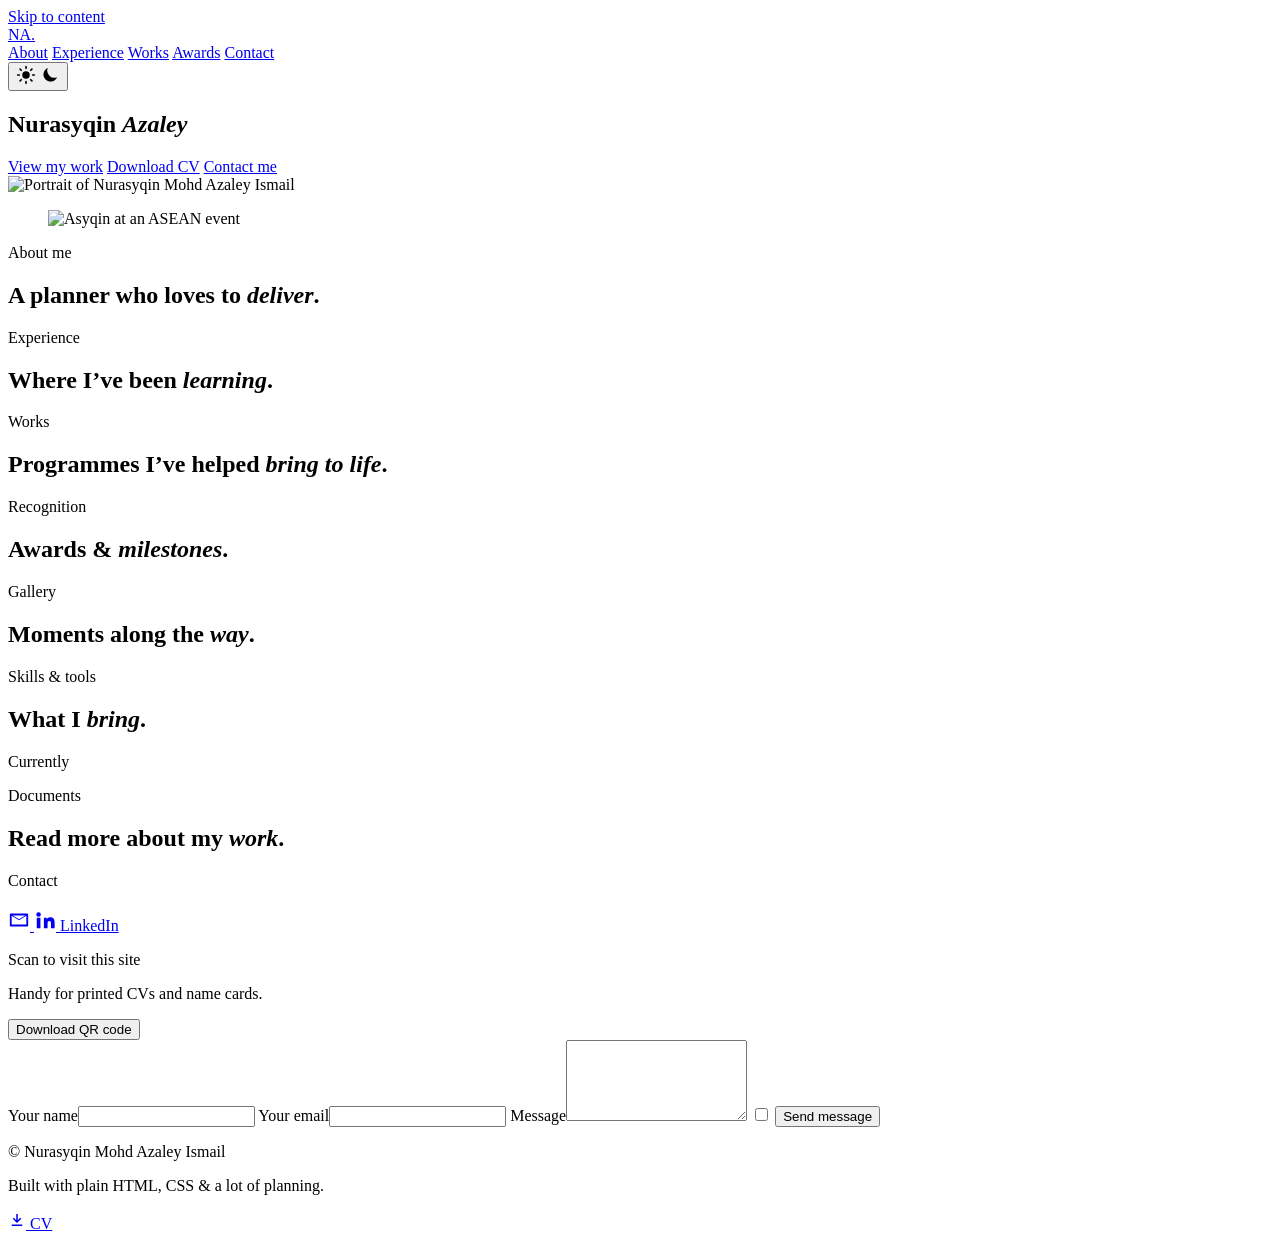
==== index.html @ 04786167 "Add files via upload" ====
<!DOCTYPE html>
<html lang="en">
<head>
  <meta charset="utf-8">
  <meta name="viewport" content="width=device-width, initial-scale=1">
  <title>Nurasyqin Mohd Azaley Ismail | Economics Graduate · Strategy &amp; Planning</title>
  <meta name="description" content="Nurasyqin (Asyqin) Mohd Azaley Ismail: Economics graduate and Graduate Trainee in corporate strategy at UEM Edgenta. Programmes, achievements, experience and contact.">
  <meta name="author" content="Nurasyqin Mohd Azaley Ismail">
  <meta name="theme-color" content="#0B2545">
  <!-- Hidden from search engines. To be findable on Google, delete the next line and edit robots.txt (see HOW-TO-EDIT.md). -->
  <meta name="robots" content="noindex, nofollow">
  <link rel="canonical" href="https://asyqinazaley.github.io/">

  <!-- Link previews (WhatsApp, LinkedIn, X) -->
  <meta property="og:type" content="profile">
  <meta property="og:title" content="Nurasyqin Mohd Azaley Ismail | Strategy · Planning · Programmes">
  <meta property="og:description" content="Economics graduate who turns ideas into plans, and plans into programmes people remember.">
  <meta property="og:url" content="https://asyqinazaley.github.io/">
  <meta property="og:image" content="https://asyqinazaley.github.io/assets/img/og-image.jpg">
  <meta property="og:image:width" content="1200">
  <meta property="og:image:height" content="630">
  <meta name="twitter:card" content="summary_large_image">

  <link rel="icon" href="assets/img/favicon.svg" type="image/svg+xml">
  <link rel="preload" href="assets/fonts/inter-var.woff2" as="font" type="font/woff2" crossorigin>
  <link rel="preload" href="assets/fonts/fraunces-600.woff2" as="font" type="font/woff2" crossorigin>
  <link rel="stylesheet" href="assets/css/style.css">

  <script>
    // Apply saved theme before paint to avoid a flash
    (function () {
      var t = localStorage.getItem("theme");
      if (!t) t = matchMedia("(prefers-color-scheme: dark)").matches ? "dark" : "light";
      document.documentElement.dataset.theme = t;
    })();
  </script>

  <script type="application/ld+json">
  {
    "@context": "https://schema.org",
    "@type": "Person",
    "name": "Nurasyqin Mohd Azaley Ismail",
    "alternateName": "Asyqin Azaley",
    "jobTitle": "Graduate Trainee, Commercial, Strategy & Growth",
    "worksFor": { "@type": "Organization", "name": "UEM Edgenta" },
    "alumniOf": { "@type": "CollegeOrUniversity", "name": "International Islamic University Malaysia" },
    "url": "https://asyqinazaley.github.io/",
    "sameAs": ["https://www.linkedin.com/in/asyqinazaley"]
  }
  </script>
</head>
<body>
  <a class="skip" href="#main">Skip to content</a>

  <header class="nav" id="top">
    <div class="wrap nav-inner">
      <a href="#top" class="logo" aria-label="Home">NA<span>.</span></a>
      <nav class="nav-links" aria-label="Main">
        <a href="#about">About</a>
        <a href="#experience">Experience</a>
        <a href="#works">Works</a>
        <a href="#awards">Awards</a>
        <a href="#contact">Contact</a>
      </nav>
      <button class="icon-btn" id="themeToggle" aria-label="Switch dark/light mode">
        <svg class="i-sun" viewBox="0 0 24 24" width="20" height="20" aria-hidden="true"><circle cx="12" cy="12" r="4.5" fill="currentColor"/><g stroke="currentColor" stroke-width="2" stroke-linecap="round"><path d="M12 2v2M12 20v2M2 12h2M20 12h2M4.9 4.9l1.4 1.4M17.7 17.7l1.4 1.4M4.9 19.1l1.4-1.4M17.7 6.3l1.4-1.4"/></g></svg>
        <svg class="i-moon" viewBox="0 0 24 24" width="20" height="20" aria-hidden="true"><path fill="currentColor" d="M20.5 14.6A8.5 8.5 0 0 1 9.4 3.5a8.5 8.5 0 1 0 11.1 11.1z"/></svg>
      </button>
    </div>
  </header>

  <main id="main">
    <!-- HERO -->
    <section class="hero">
      <div class="wrap hero-grid">
        <div class="hero-text reveal">
          <p class="eyebrow" id="heroGreeting"></p>
          <h1 class="hero-name">Nurasyqin <em>Azaley</em></h1>
          <p class="rotator"><span id="rotIntro"></span> <span class="rot" id="rotWord" aria-live="polite"></span><span class="caret" aria-hidden="true"></span></p>
          <p class="hero-tagline" id="heroTagline"></p>
          <div class="btn-row">
            <a class="btn btn-primary" href="#works">View my work</a>
            <a class="btn btn-ghost" data-cv href="#" download>Download CV</a>
            <a class="btn btn-ghost" href="#contact">Contact me</a>
          </div>
        </div>
        <div class="hero-photo reveal">
          <div class="photo-frame">
            <img id="heroPhoto" alt="Portrait of Nurasyqin Mohd Azaley Ismail" width="686" height="754" fetchpriority="high">
          </div>
          <span class="badge" id="heroBadge"></span>
        </div>
      </div>
      <a class="scroll-cue" href="#about" aria-label="Scroll down"><span></span></a>
    </section>

    <!-- ABOUT -->
    <section id="about" class="section">
      <div class="wrap about-grid">
        <figure class="about-photo reveal"><img id="aboutPhoto" alt="Asyqin at an ASEAN event" loading="lazy"></figure>
        <div class="reveal">
          <p class="kicker">About me</p>
          <h2 class="h2">A planner who loves to <em>deliver</em>.</h2>
          <div id="aboutText" class="prose"></div>
          <dl id="aboutFacts" class="facts"></dl>
        </div>
      </div>
    </section>

    <!-- HIGHLIGHTS -->
    <section class="section highlights" aria-label="Highlights">
      <div class="wrap stats" id="stats"></div>
    </section>

    <!-- EXPERIENCE -->
    <section id="experience" class="section">
      <div class="wrap">
        <p class="kicker reveal">Experience</p>
        <h2 class="h2 reveal">Where I’ve been <em>learning</em>.</h2>
        <ol class="timeline" id="timeline"></ol>
      </div>
    </section>

    <!-- WORKS -->
    <section id="works" class="section alt">
      <div class="wrap">
        <p class="kicker reveal">Works</p>
        <h2 class="h2 reveal">Programmes I’ve helped <em>bring to life</em>.</h2>
        <div class="filters reveal" id="filters" role="tablist" aria-label="Filter projects"></div>
        <div class="cards" id="cards"></div>
      </div>
    </section>

    <!-- AWARDS -->
    <section id="awards" class="section">
      <div class="wrap">
        <p class="kicker reveal">Recognition</p>
        <h2 class="h2 reveal">Awards &amp; <em>milestones</em>.</h2>
        <div class="awards" id="awardList"></div>
      </div>
    </section>

    <!-- GALLERY -->
    <section id="gallery" class="section alt">
      <div class="wrap">
        <p class="kicker reveal">Gallery</p>
        <h2 class="h2 reveal">Moments along the <em>way</em>.</h2>
        <div class="gallery" id="galleryGrid"></div>
      </div>
    </section>

    <!-- SKILLS + CURRENTLY -->
    <section id="skills" class="section">
      <div class="wrap skills-grid">
        <div class="reveal">
          <p class="kicker">Skills &amp; tools</p>
          <h2 class="h2">What I <em>bring</em>.</h2>
          <div id="skillGroups"></div>
        </div>
        <aside class="currently reveal" aria-label="Currently">
          <p class="currently-title"><span class="pulse" aria-hidden="true"></span> Currently</p>
          <ul id="currentlyList"></ul>
        </aside>
      </div>
    </section>

    <!-- TESTIMONIALS (hidden when empty) -->
    <section id="testimonials" class="section alt" hidden>
      <div class="wrap">
        <p class="kicker reveal">Kind words</p>
        <h2 class="h2 reveal">What people <em>say</em>.</h2>
        <div class="quotes" id="quoteList"></div>
      </div>
    </section>

    <!-- DOCUMENTS -->
    <section id="documents" class="section alt">
      <div class="wrap">
        <p class="kicker reveal">Documents</p>
        <h2 class="h2 reveal">Read more about my <em>work</em>.</h2>
        <div class="docs" id="docList"></div>
      </div>
    </section>

    <!-- CONTACT -->
    <section id="contact" class="section contact">
      <div class="wrap contact-grid">
        <div class="reveal">
          <p class="kicker">Contact</p>
          <h2 class="h2" id="contactHeading"></h2>
          <p class="prose" id="contactText"></p>
          <div class="contact-links">
            <a class="contact-link" id="emailLink" href="#">
              <svg viewBox="0 0 24 24" width="22" height="22" aria-hidden="true"><path fill="currentColor" d="M3 5h18a1 1 0 0 1 1 1v12a1 1 0 0 1-1 1H3a1 1 0 0 1-1-1V6a1 1 0 0 1 1-1zm9 7.2L4 7.3V17h16V7.3l-8 4.9zM5.2 7l6.8 4.2L18.8 7H5.2z"/></svg>
              <span id="emailText"></span>
            </a>
            <a class="contact-link" id="linkedinLink" href="#" target="_blank" rel="noopener">
              <svg viewBox="0 0 24 24" width="22" height="22" aria-hidden="true"><path fill="currentColor" d="M4.98 3.5a2.5 2.5 0 1 1 0 5 2.5 2.5 0 0 1 0-5zM3 9.5h4V21H3V9.5zm7 0h3.8v1.6h.1c.5-1 1.8-2 3.8-2 4 0 4.8 2.6 4.8 6V21h-4v-5.1c0-1.2 0-2.8-1.7-2.8s-2 1.3-2 2.7V21h-4V9.5z"/></svg>
              <span>LinkedIn</span>
            </a>
          </div>
          <div class="qr-box">
            <div id="qr" class="qr" aria-label="QR code linking to this website"></div>
            <div>
              <p class="qr-title">Scan to visit this site</p>
              <p class="muted small">Handy for printed CVs and name cards.</p>
              <button class="link-btn" id="qrDownload">Download QR code</button>
            </div>
          </div>
        </div>
        <form class="form reveal" id="contactForm" novalidate>
          <label>Your name<input name="name" required autocomplete="name"></label>
          <label>Your email<input name="email" type="email" required autocomplete="email"></label>
          <label>Message<textarea name="message" rows="5" required></textarea></label>
          <input type="checkbox" name="botcheck" class="hp" tabindex="-1" autocomplete="off">
          <button class="btn btn-primary" type="submit">Send message</button>
          <p class="form-status" id="formStatus" role="status"></p>
        </form>
      </div>
    </section>
  </main>

  <footer class="footer">
    <div class="wrap footer-inner">
      <p>© <span id="year"></span> Nurasyqin Mohd Azaley Ismail</p>
      <p class="muted small">Built with plain HTML, CSS &amp; a lot of planning.</p>
    </div>
  </footer>

  <!-- Always-visible CV button -->
  <a class="cv-fab" data-cv href="#" download aria-label="Download CV">
    <svg viewBox="0 0 24 24" width="18" height="18" aria-hidden="true"><path fill="currentColor" d="M11 4h2v8.2l3.3-3.3 1.4 1.4L12 16l-5.7-5.7 1.4-1.4L11 12.2V4zM5 18h14v2H5z"/></svg>
    <span>CV</span>
  </a>

  <!-- Project detail dialog -->
  <dialog id="projectDialog" class="dialog" aria-labelledby="pdTitle">
    <button class="dialog-close" data-close aria-label="Close">×</button>
    <div id="pdBody"></div>
  </dialog>

  <!-- Lightbox -->
  <div class="lightbox" id="lightbox" hidden>
    <button class="lb-btn lb-close" data-lb="close" aria-label="Close">×</button>
    <button class="lb-btn lb-prev" data-lb="prev" aria-label="Previous">‹</button>
    <figure><img id="lbImg" alt=""><figcaption id="lbCap"></figcaption></figure>
    <button class="lb-btn lb-next" data-lb="next" aria-label="Next">›</button>
  </div>

  <div class="toast" id="toast" role="status" hidden></div>

  <noscript>
    <div class="wrap" style="padding:2rem 0">
      <h1>Nurasyqin Mohd Azaley Ismail</h1>
      <p>Economics graduate and Graduate Trainee in the Commercial, Strategy &amp; Growth team at UEM Edgenta. Please enable JavaScript to view the full site, or contact me on <a href="https://www.linkedin.com/in/asyqinazaley">LinkedIn</a>.</p>
    </div>
  </noscript>

  <script src="assets/js/qrcode.js" defer></script>
  <script src="assets/js/main.js" defer></script>
</body>
</html>
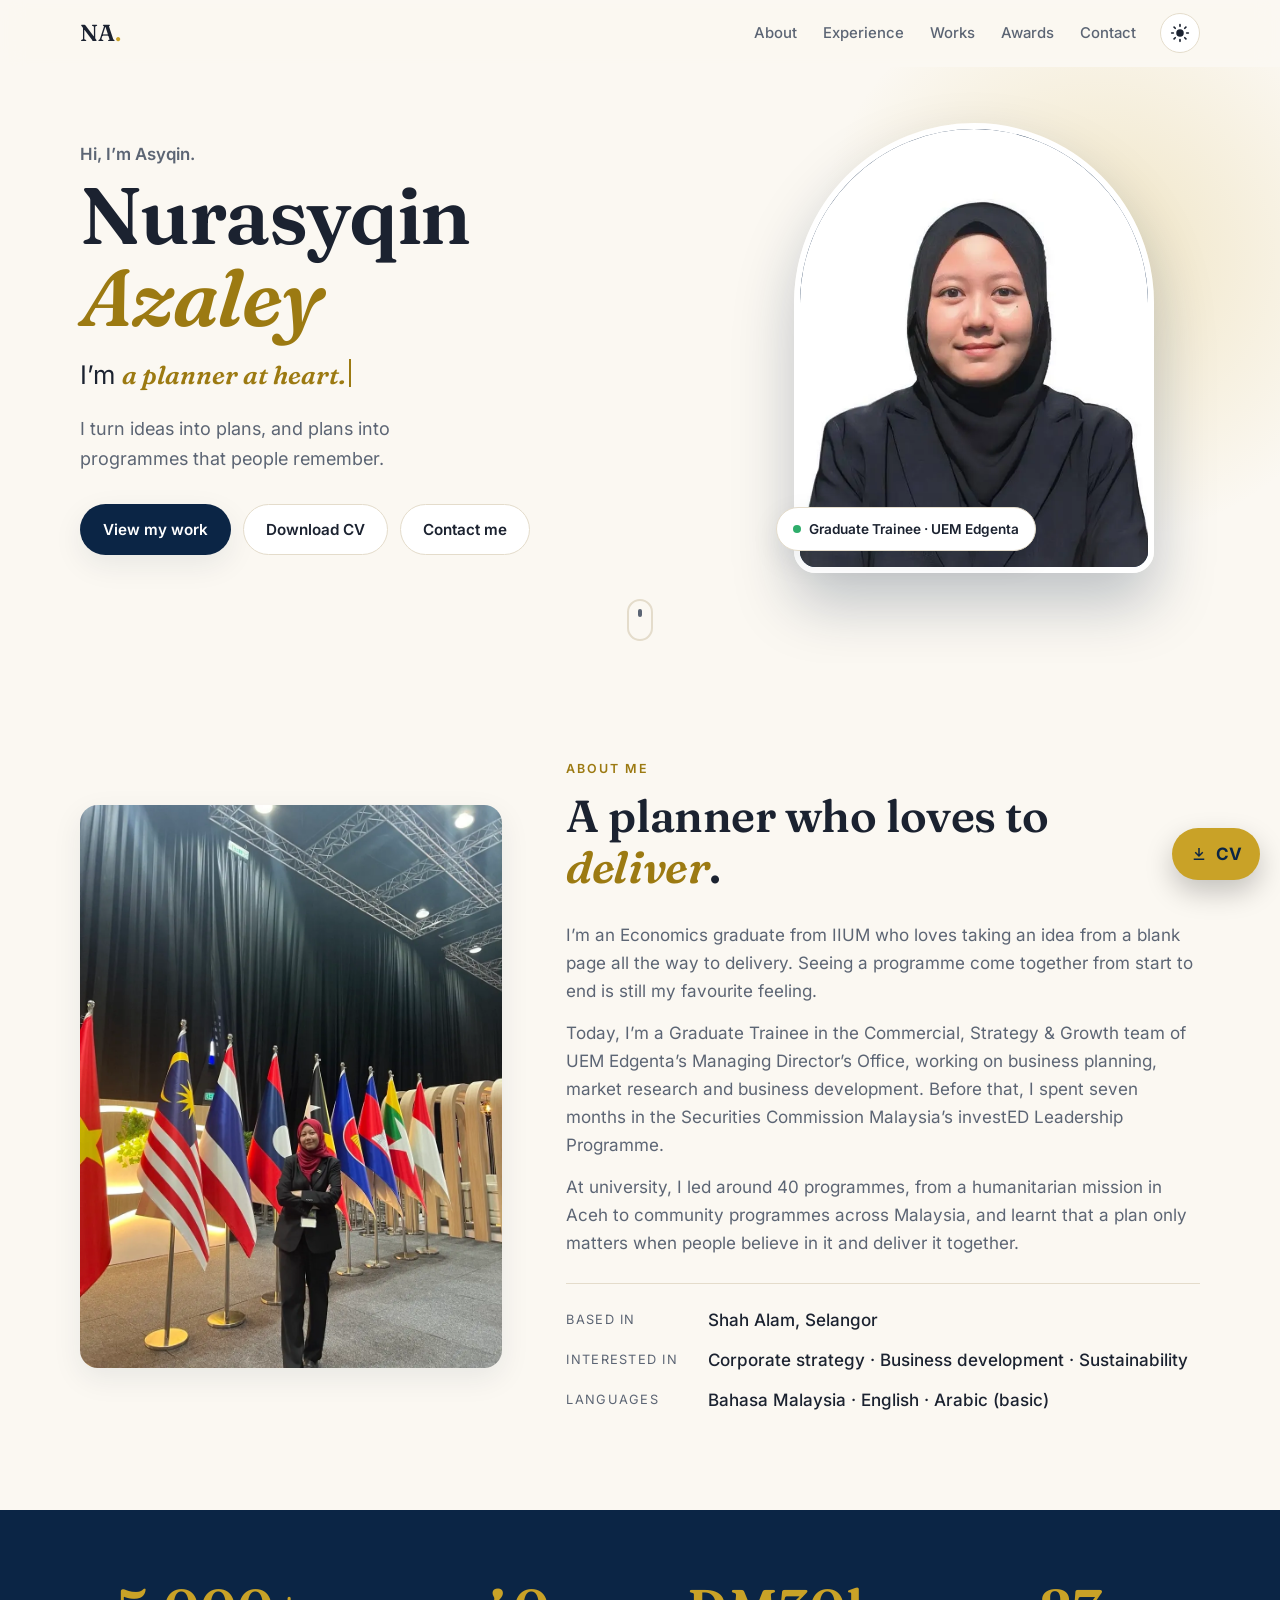
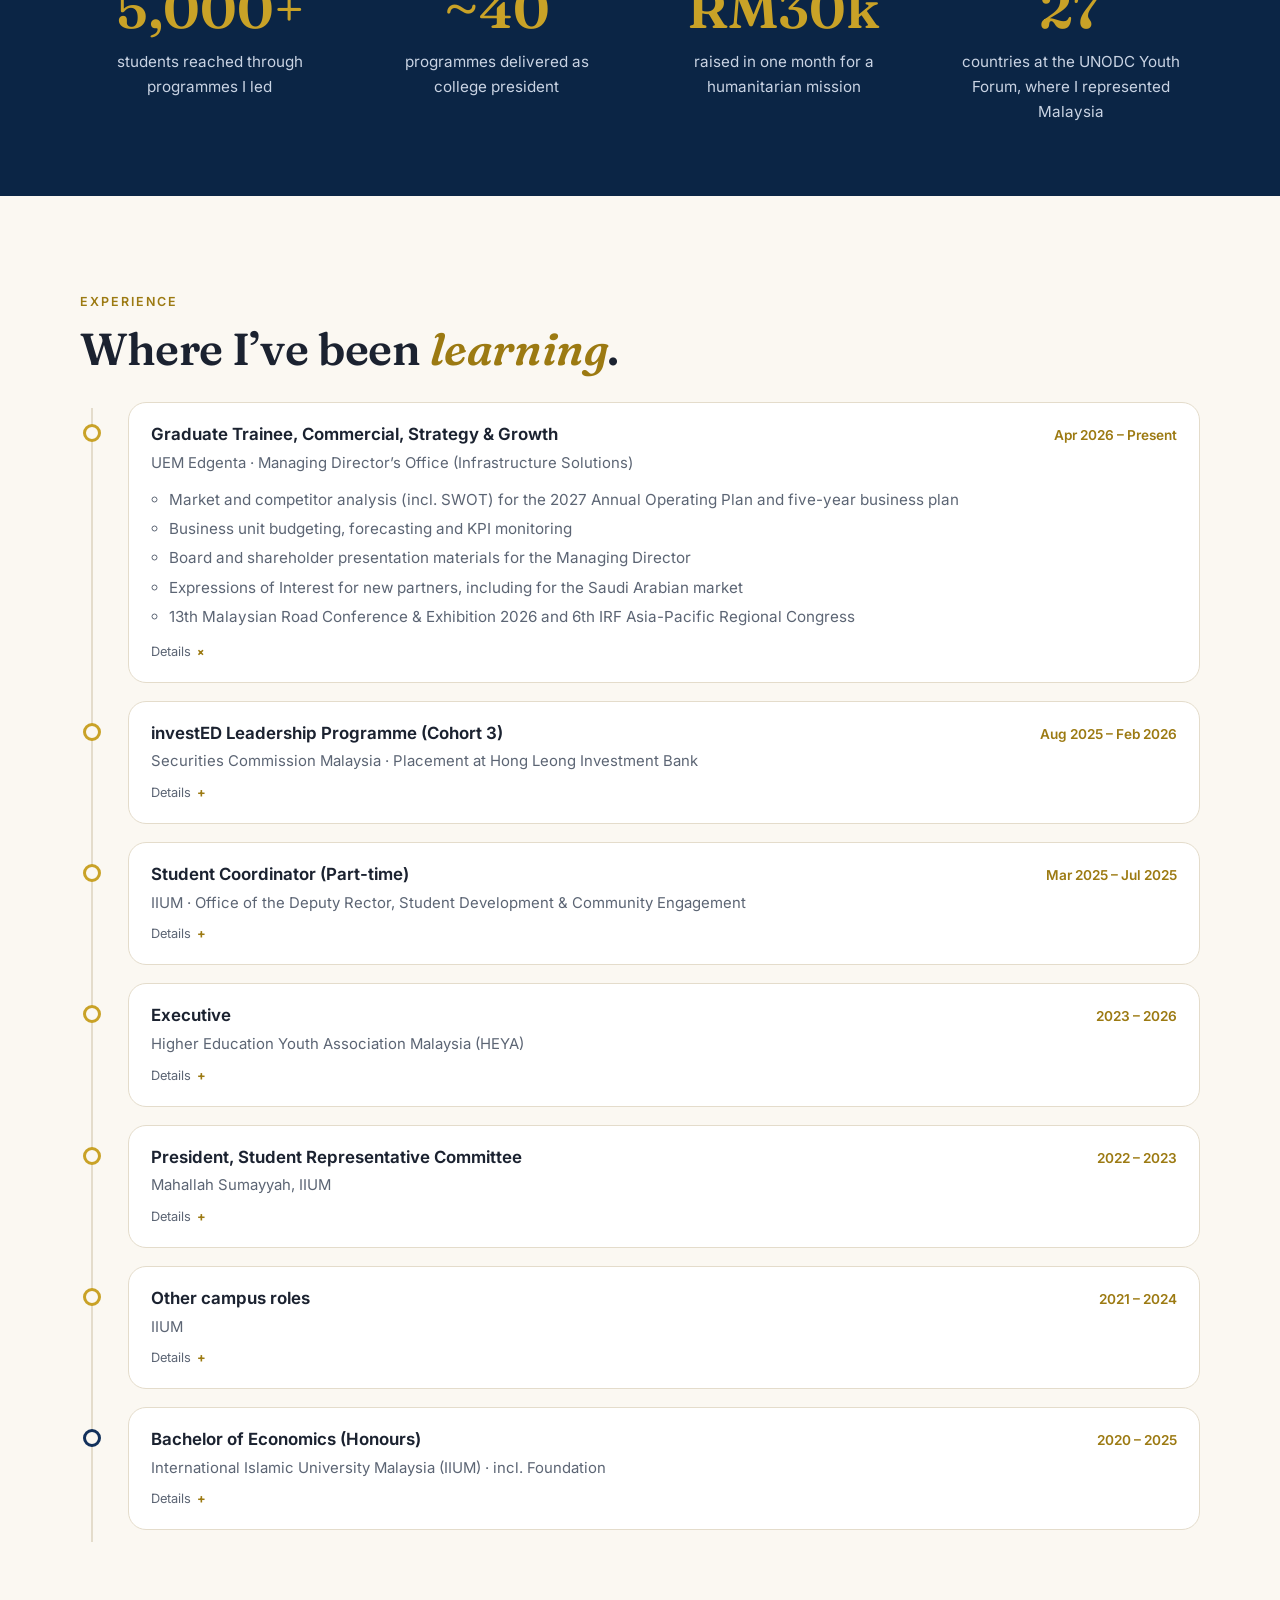
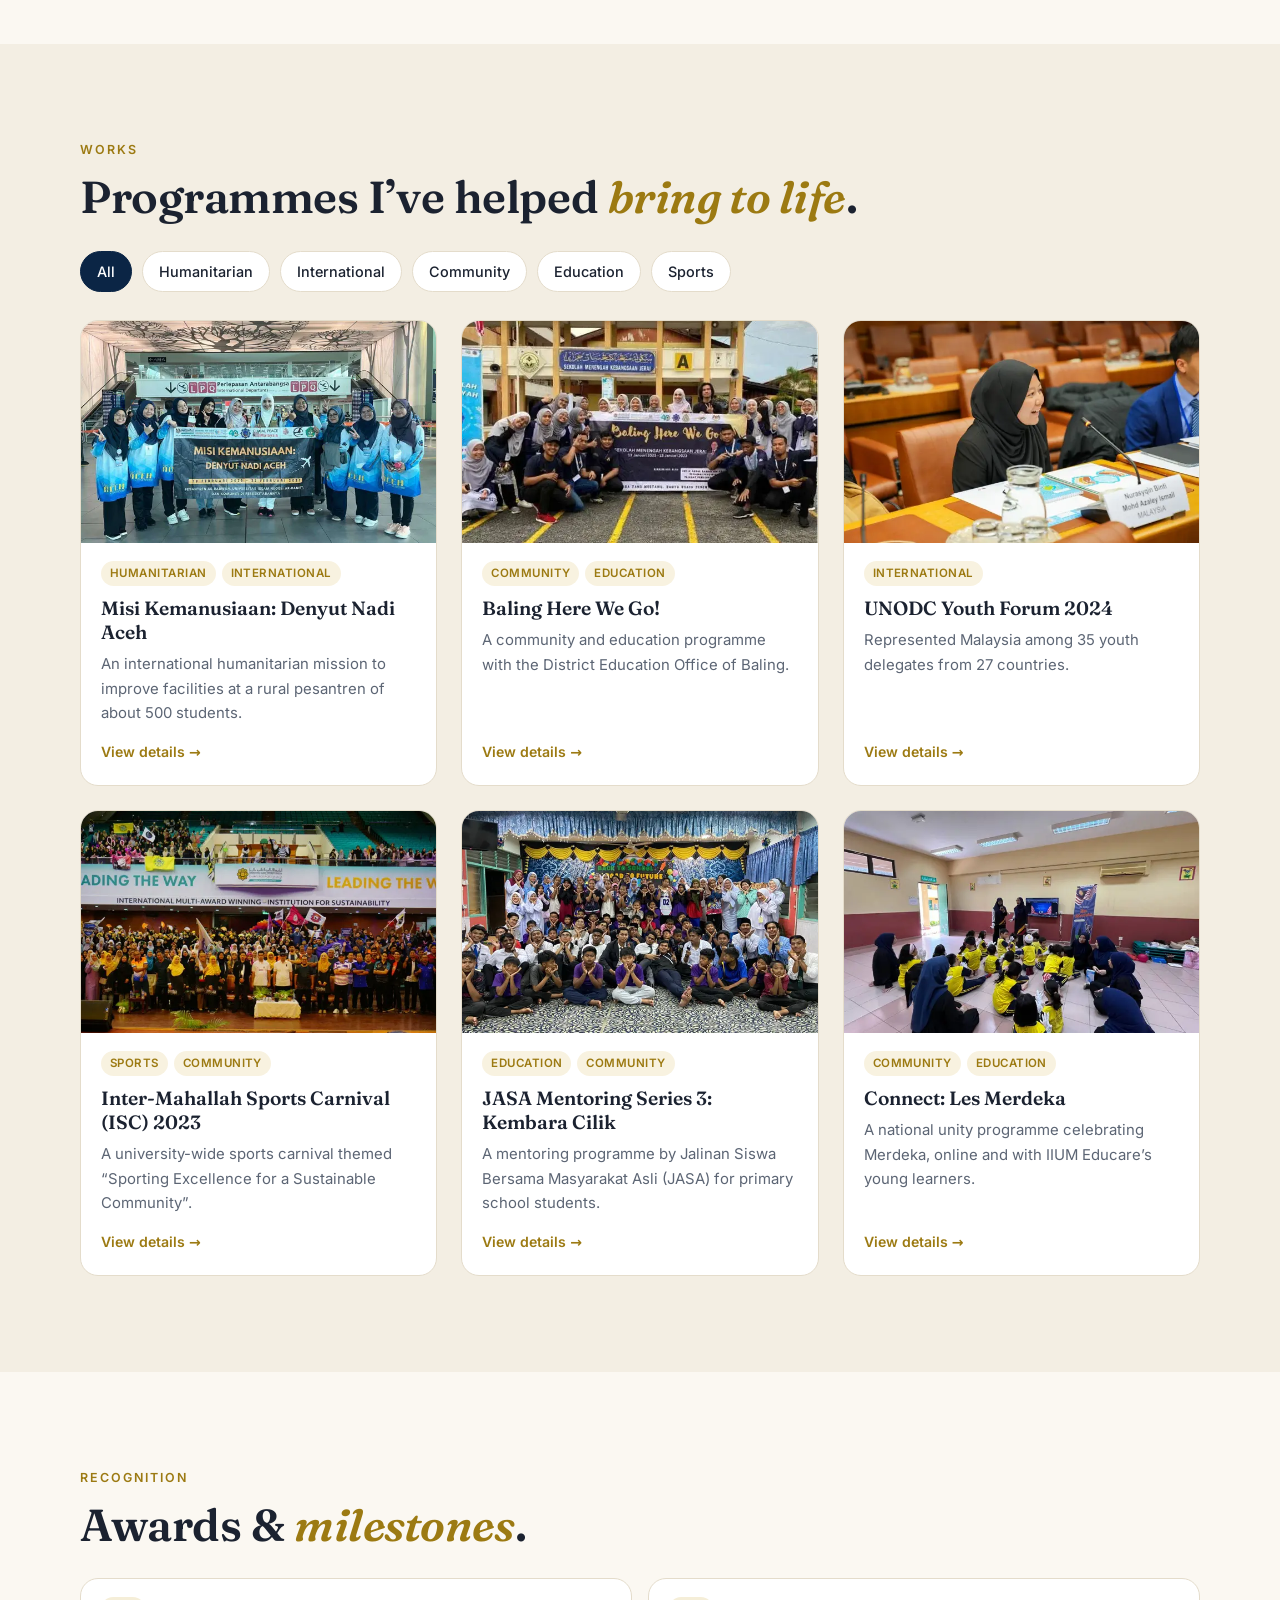
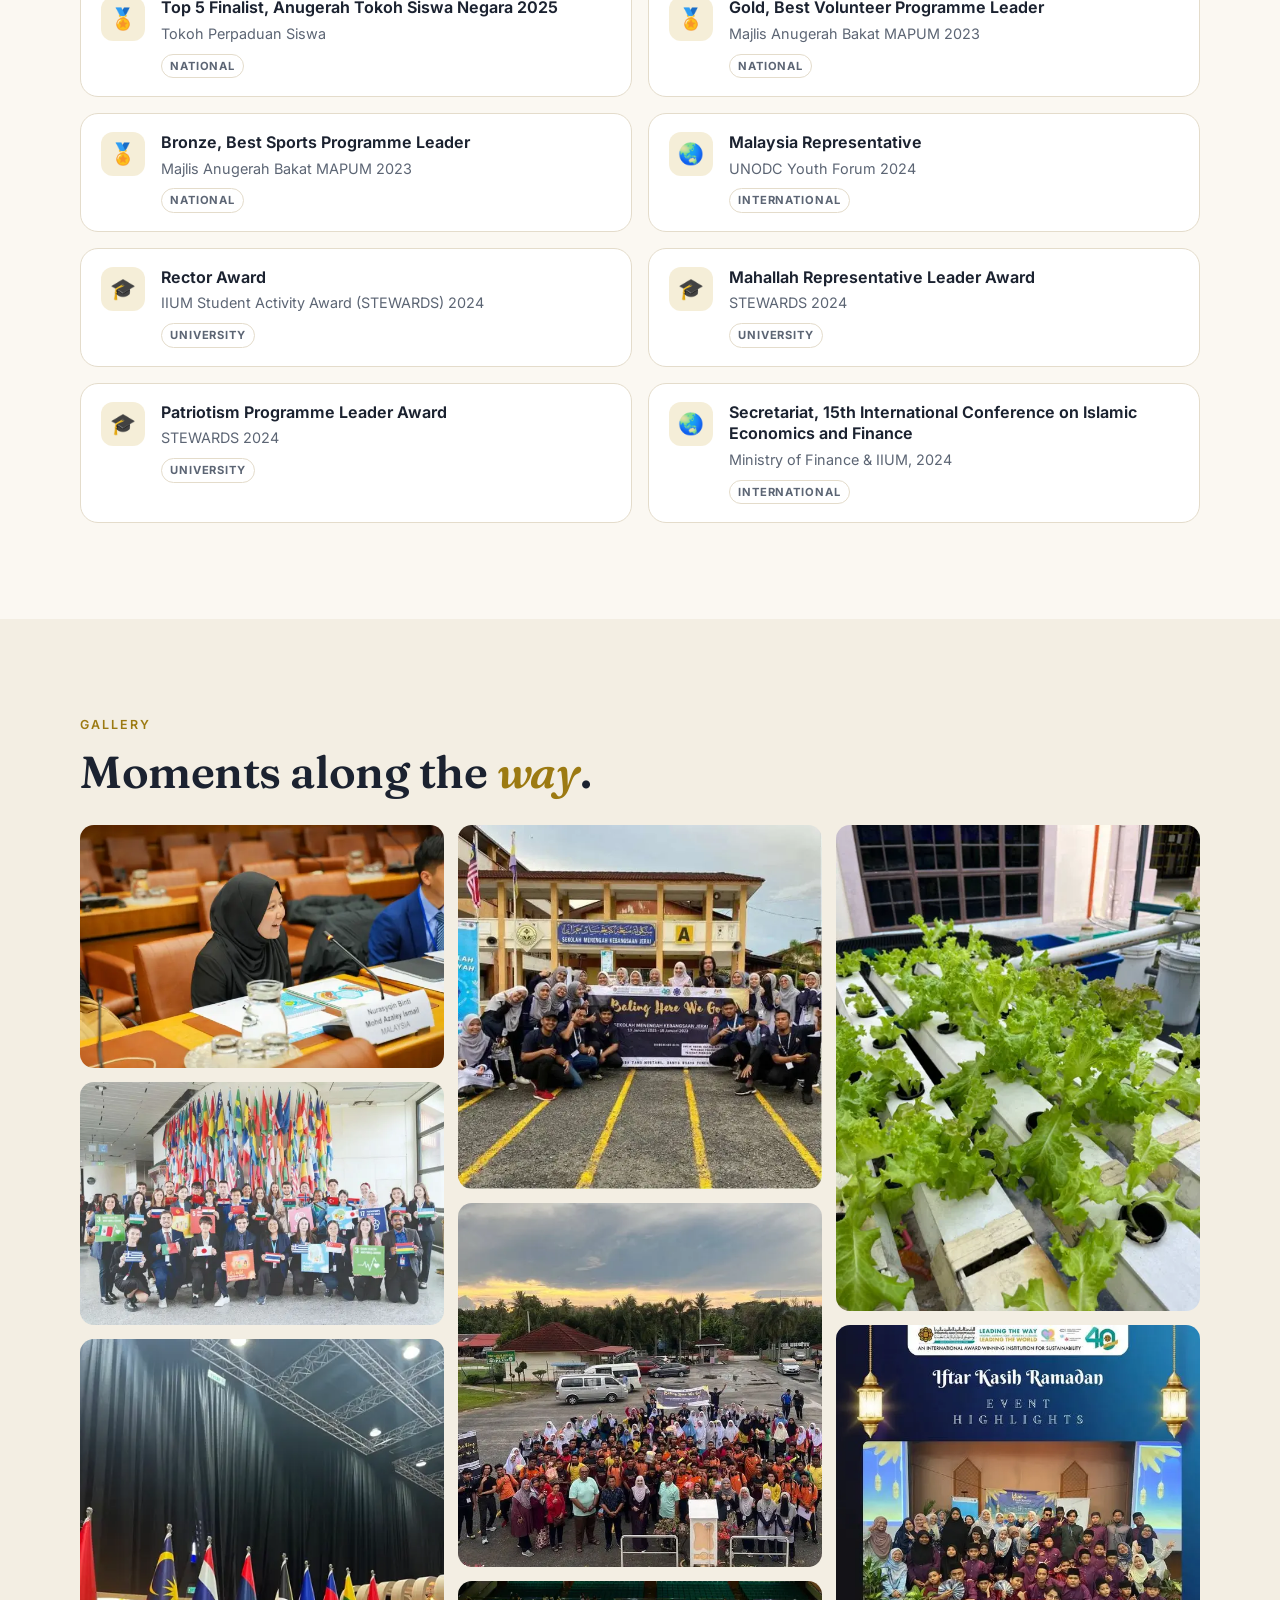
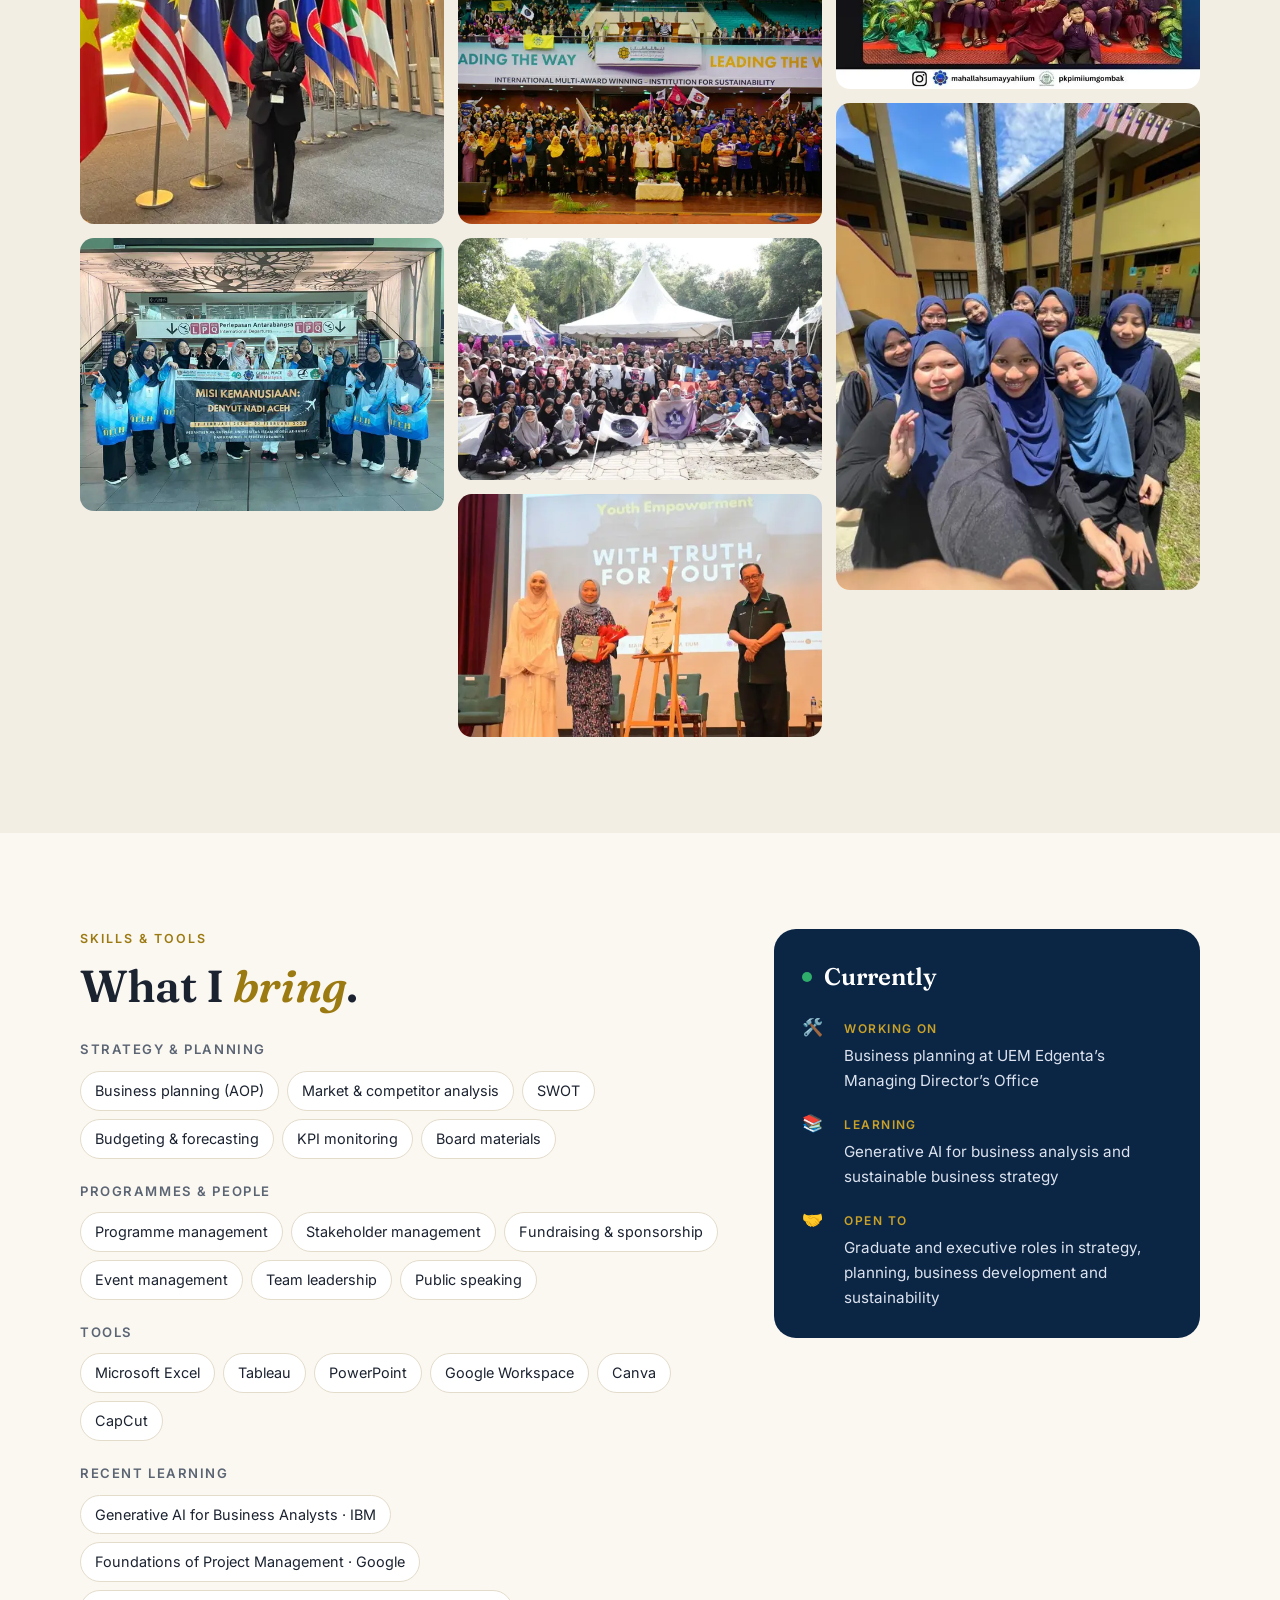
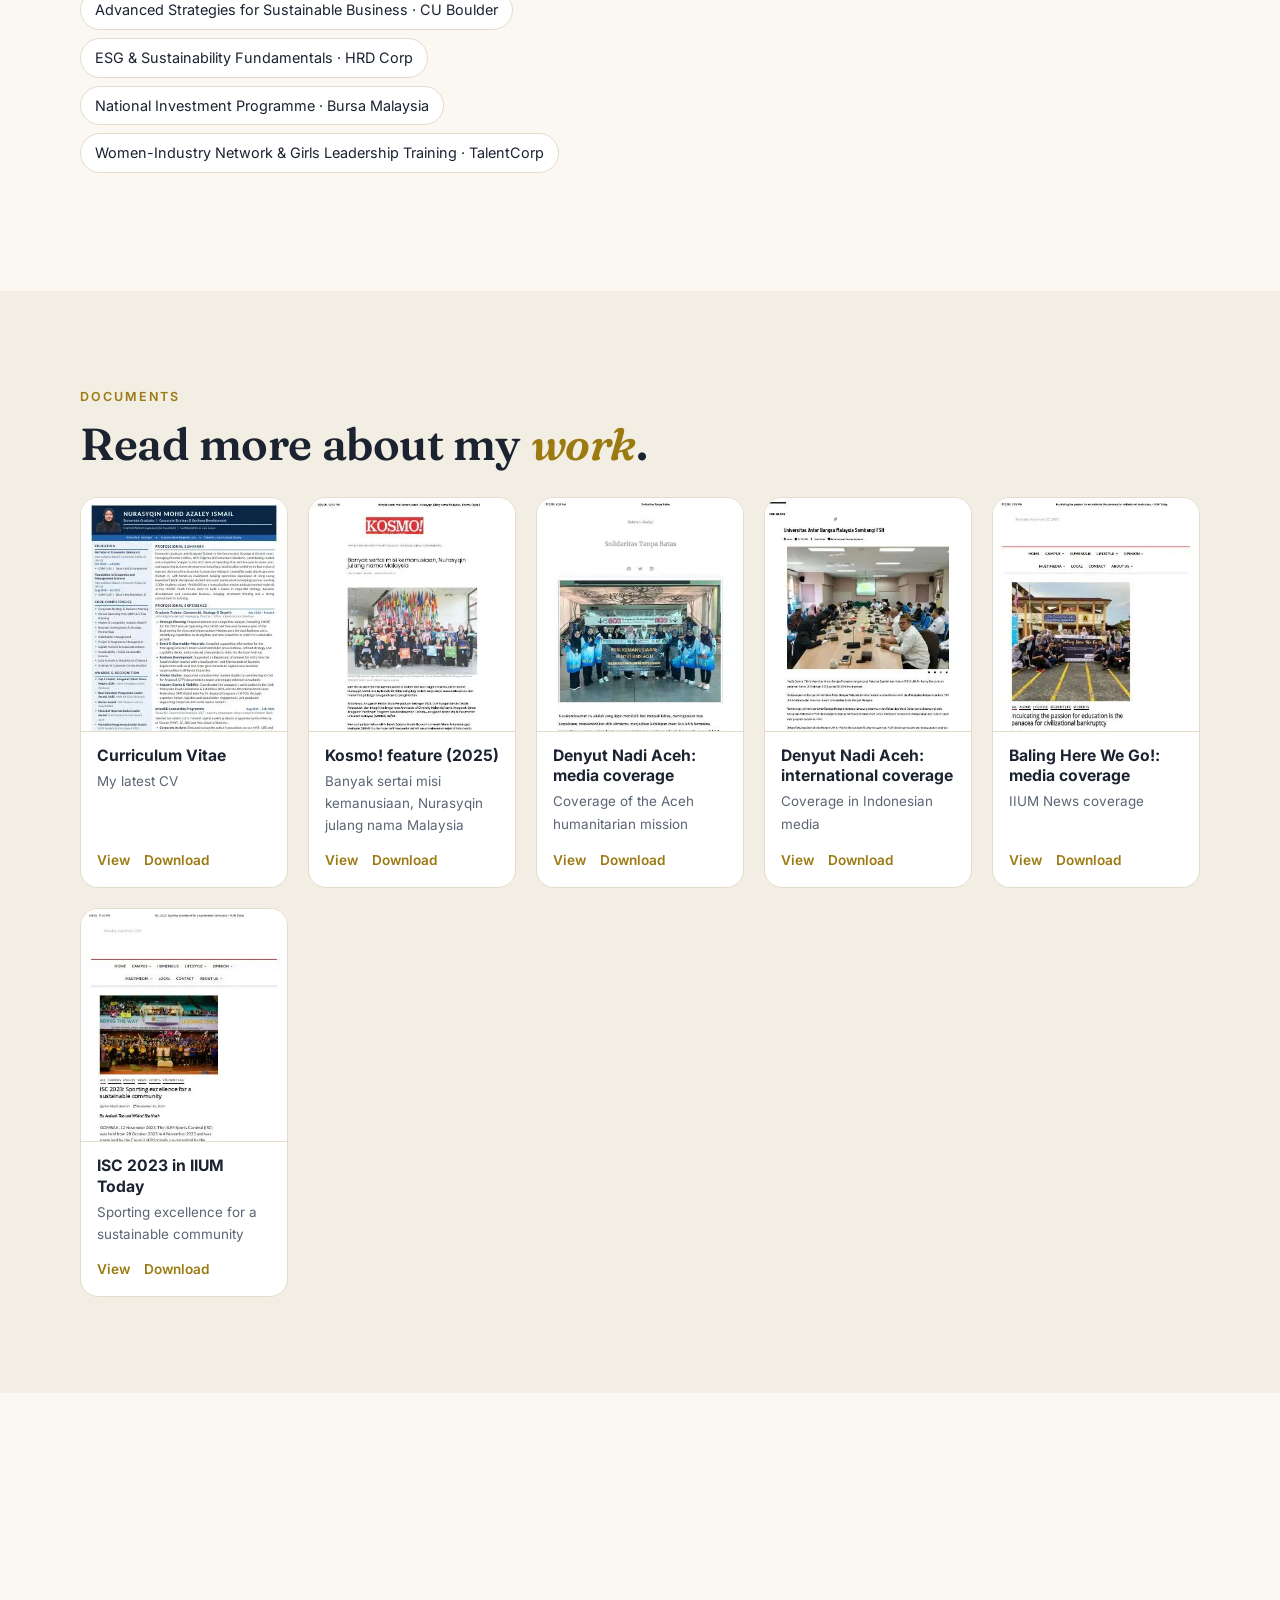
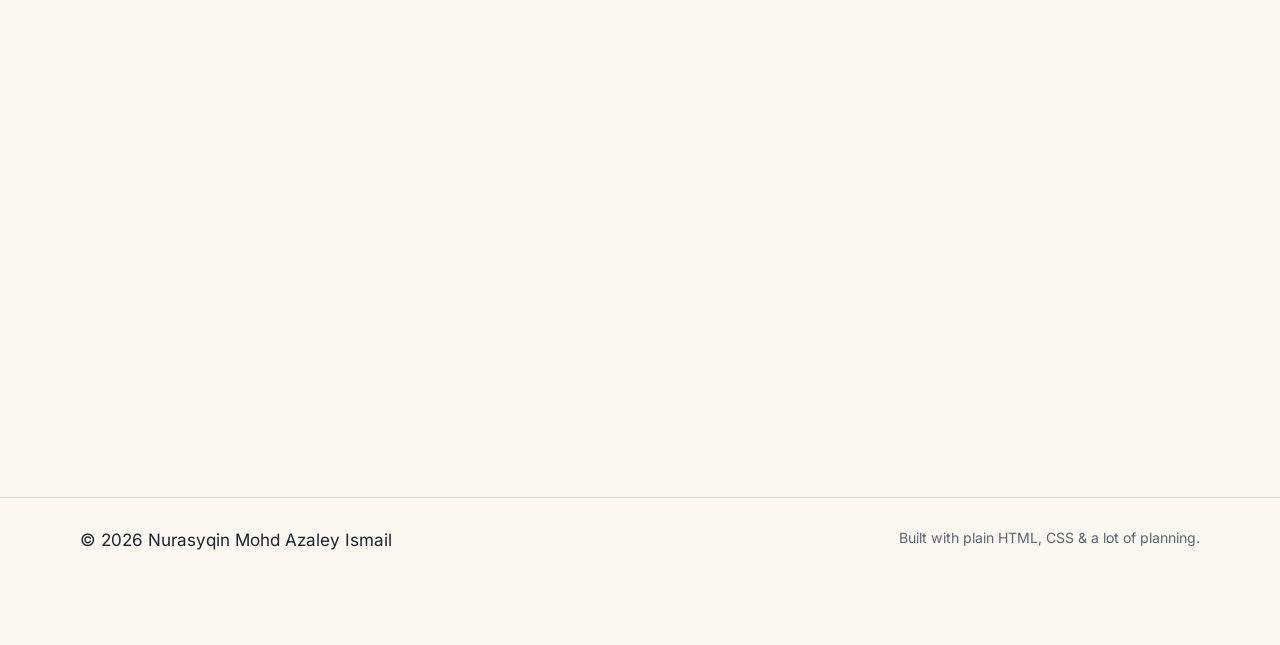
==== commit 0602c36e: "Fix file paths so the design, photos and fonts load Co-Authored-By: Claude Opus 5.5 <noreply@anthrop" ====
--- a/index.html
+++ b/index.html
@@ -16,15 +16,15 @@
   <meta property="og:title" content="Nurasyqin Mohd Azaley Ismail | Strategy · Planning · Programmes">
   <meta property="og:description" content="Economics graduate who turns ideas into plans, and plans into programmes people remember.">
   <meta property="og:url" content="https://asyqinazaley.github.io/">
-  <meta property="og:image" content="https://asyqinazaley.github.io/assets/img/og-image.jpg">
+  <meta property="og:image" content="https://asyqinazaley.github.io/og-image.jpg">
   <meta property="og:image:width" content="1200">
   <meta property="og:image:height" content="630">
   <meta name="twitter:card" content="summary_large_image">
 
-  <link rel="icon" href="assets/img/favicon.svg" type="image/svg+xml">
-  <link rel="preload" href="assets/fonts/inter-var.woff2" as="font" type="font/woff2" crossorigin>
-  <link rel="preload" href="assets/fonts/fraunces-600.woff2" as="font" type="font/woff2" crossorigin>
-  <link rel="stylesheet" href="assets/css/style.css">
+  <link rel="icon" href="favicon.svg" type="image/svg+xml">
+  <link rel="preload" href="inter-var.woff2" as="font" type="font/woff2" crossorigin>
+  <link rel="preload" href="fraunces-600.woff2" as="font" type="font/woff2" crossorigin>
+  <link rel="stylesheet" href="style.css">
 
   <script>
     // Apply saved theme before paint to avoid a flash
@@ -256,7 +256,7 @@
     </div>
   </noscript>
 
-  <script src="assets/js/qrcode.js" defer></script>
-  <script src="assets/js/main.js" defer></script>
+  <script src="qrcode.js" defer></script>
+  <script src="main.js" defer></script>
 </body>
 </html>
--- a/style.css
+++ b/style.css
@@ -0,0 +1,262 @@
+/* ========== Fonts (self-hosted, no tracking) ========== */
+@font-face { font-family: "Inter"; src: url("inter-var.woff2") format("woff2"); font-weight: 100 900; font-display: swap; }
+@font-face { font-family: "Fraunces"; src: url("fraunces-600.woff2") format("woff2"); font-weight: 600; font-display: swap; }
+@font-face { font-family: "Fraunces"; src: url("fraunces-600-italic.woff2") format("woff2"); font-weight: 600; font-style: italic; font-display: swap; }
+
+/* ========== Theme ========== */
+:root {
+  --navy: #0B2545; --navy-2: #13315C; --gold: #C9A227; --gold-soft: #E9D9A6;
+  --bg: #FBF8F2; --bg-alt: #F3EEE3; --card: #FFFFFF; --text: #1B2230; --muted: #5C6574;
+  --line: #E4DCCB; --accent: var(--navy); --accent-text: #FFFFFF; --highlight: #9C7A12;
+  --shadow: 0 10px 30px rgba(11, 37, 69, .08);
+  --radius: 18px; --serif: "Fraunces", Georgia, serif; --sans: "Inter", system-ui, -apple-system, "Segoe UI", sans-serif;
+}
+[data-theme="dark"] {
+  --bg: #0A1628; --bg-alt: #0E1D33; --card: #12243F; --text: #E8ECF3; --muted: #9DA9BC;
+  --line: #22385A; --accent: var(--gold); --accent-text: #0A1628; --highlight: #E2C15A;
+  --shadow: 0 10px 30px rgba(0, 0, 0, .35);
+}
+
+/* ========== Base ========== */
+*, *::before, *::after { box-sizing: border-box; }
+html { scroll-behavior: smooth; scroll-padding-top: 76px; }
+body { margin: 0; font-family: var(--sans); font-size: 17px; line-height: 1.65; color: var(--text); background: var(--bg); -webkit-font-smoothing: antialiased; transition: background .3s, color .3s; }
+img { max-width: 100%; display: block; }
+a { color: inherit; }
+.wrap { width: min(1120px, 100% - 40px); margin-inline: auto; }
+.skip { position: absolute; left: -999px; top: 8px; background: var(--navy); color: #fff; padding: 8px 14px; border-radius: 8px; z-index: 99; }
+.skip:focus { left: 8px; }
+:focus-visible { outline: 3px solid var(--gold); outline-offset: 3px; border-radius: 6px; }
+.muted { color: var(--muted); } .small { font-size: .88rem; }
+em { font-family: var(--serif); font-style: italic; font-weight: 600; color: var(--highlight); }
+
+.section { padding: 96px 0; }
+.section.alt { background: var(--bg-alt); }
+.kicker { text-transform: uppercase; letter-spacing: .16em; font-size: .78rem; font-weight: 600; color: var(--highlight); margin: 0 0 10px; }
+.h2 { font-family: var(--serif); font-weight: 600; font-size: clamp(1.9rem, 4vw, 2.8rem); line-height: 1.15; margin: 0 0 28px; color: var(--text); letter-spacing: -.01em; }
+.prose p { margin: 0 0 14px; color: var(--muted); }
+
+/* ========== Nav ========== */
+.nav { position: sticky; top: 0; z-index: 40; backdrop-filter: saturate(160%) blur(12px); background: color-mix(in srgb, var(--bg) 82%, transparent); border-bottom: 1px solid transparent; transition: border-color .3s; }
+.nav.scrolled { border-bottom-color: var(--line); }
+.nav-inner { display: flex; align-items: center; gap: 24px; height: 66px; }
+.logo { font-family: var(--serif); font-weight: 600; font-size: 1.45rem; text-decoration: none; color: var(--text); }
+.logo span { color: var(--gold); }
+.nav-links { display: flex; gap: 26px; margin-left: auto; }
+.nav-links a { text-decoration: none; font-size: .93rem; color: var(--muted); font-weight: 500; }
+.nav-links a:hover { color: var(--text); }
+.icon-btn { border: 1px solid var(--line); background: var(--card); color: var(--text); width: 40px; height: 40px; border-radius: 50%; display: grid; place-items: center; cursor: pointer; }
+.i-moon { display: none; } [data-theme="dark"] .i-moon { display: block; } [data-theme="dark"] .i-sun { display: none; }
+@media (max-width: 760px) { .nav-links { display: none; } .icon-btn { margin-left: auto; } }
+
+/* ========== Buttons ========== */
+.btn { display: inline-flex; align-items: center; gap: 8px; padding: 12px 22px; border-radius: 999px; font-weight: 600; font-size: .95rem; text-decoration: none; border: 1.5px solid transparent; cursor: pointer; transition: transform .2s, box-shadow .2s, background .2s; font-family: inherit; }
+.btn:hover { transform: translateY(-2px); }
+.btn-primary { background: var(--accent); color: var(--accent-text); box-shadow: var(--shadow); }
+.btn-ghost { border-color: var(--line); background: var(--card); color: var(--text); }
+.btn-row { display: flex; flex-wrap: wrap; gap: 12px; margin-top: 30px; }
+.link-btn { background: none; border: 0; padding: 0; color: var(--highlight); font-weight: 600; cursor: pointer; font: inherit; font-size: .92rem; text-decoration: underline; text-underline-offset: 3px; }
+
+/* ========== Hero ========== */
+.hero { position: relative; padding: 56px 0 90px; overflow: hidden; }
+.hero::before { content: ""; position: absolute; inset: -20% -10% auto auto; width: 620px; height: 620px; border-radius: 50%; background: radial-gradient(circle, color-mix(in srgb, var(--gold) 22%, transparent), transparent 65%); pointer-events: none; }
+.hero-grid { display: grid; grid-template-columns: 1.15fr .85fr; gap: 56px; align-items: center; position: relative; }
+.eyebrow { font-weight: 600; color: var(--muted); margin: 0 0 6px; font-size: 1.05rem; }
+.hero-name { font-family: var(--serif); font-weight: 600; font-size: clamp(2.8rem, 7vw, 5rem); line-height: 1.02; margin: 0 0 16px; letter-spacing: -.02em; }
+.rotator { font-size: clamp(1.2rem, 2.6vw, 1.6rem); margin: 0 0 18px; min-height: 1.6em; }
+.rot { font-family: var(--serif); font-style: italic; color: var(--highlight); font-weight: 600; }
+.caret { display: inline-block; width: 2px; height: 1.1em; background: var(--highlight); margin-left: 3px; vertical-align: -3px; animation: blink 1s steps(1) infinite; }
+@keyframes blink { 50% { opacity: 0; } }
+.hero-tagline { color: var(--muted); font-size: 1.12rem; max-width: 34ch; margin: 0; }
+.hero-photo { position: relative; justify-self: center; }
+.photo-frame { width: min(360px, 78vw); aspect-ratio: 4 / 5; border-radius: 200px 200px 24px 24px; overflow: hidden; background: linear-gradient(160deg, var(--navy) 0%, var(--navy-2) 100%); box-shadow: 0 30px 60px rgba(11, 37, 69, .25); border: 6px solid var(--card); }
+.photo-frame img { width: 100%; height: 100%; object-fit: cover; object-position: 50% 30%; cursor: pointer; }
+.badge { position: absolute; bottom: 22px; left: -18px; background: var(--card); color: var(--text); font-size: .85rem; font-weight: 600; padding: 10px 16px; border-radius: 999px; box-shadow: var(--shadow); border: 1px solid var(--line); white-space: nowrap; }
+.badge::before { content: ""; display: inline-block; width: 8px; height: 8px; border-radius: 50%; background: #2EAD6B; margin-right: 8px; vertical-align: 1px; }
+.scroll-cue { position: absolute; left: 50%; bottom: 22px; width: 26px; height: 42px; border: 2px solid var(--line); border-radius: 14px; transform: translateX(-50%); }
+.scroll-cue span { position: absolute; left: 50%; top: 8px; width: 4px; height: 8px; margin-left: -2px; border-radius: 2px; background: var(--muted); animation: cue 1.8s infinite; }
+@keyframes cue { 0% { opacity: 0; transform: translateY(0); } 40% { opacity: 1; } 100% { opacity: 0; transform: translateY(12px); } }
+@media (max-width: 860px) {
+  .hero { padding-top: 28px; }
+  .hero-grid { grid-template-columns: 1fr; gap: 36px; text-align: center; }
+  .hero-photo { order: -1; } .photo-frame { width: min(230px, 62vw); } .hero-tagline { margin-inline: auto; } .btn-row { justify-content: center; }
+  .badge { left: 50%; transform: translateX(-50%); bottom: -14px; }
+  .scroll-cue { display: none; }
+}
+
+/* ========== About ========== */
+.about-grid { display: grid; grid-template-columns: .8fr 1.2fr; gap: 64px; align-items: center; }
+.about-photo { margin: 0; border-radius: var(--radius); overflow: hidden; box-shadow: var(--shadow); aspect-ratio: 3 / 4; }
+.about-photo img { width: 100%; height: 100%; object-fit: cover; }
+.facts { display: grid; gap: 12px; margin: 26px 0 0; padding: 22px 0 0; border-top: 1px solid var(--line); }
+.facts div { display: grid; grid-template-columns: 130px 1fr; gap: 12px; }
+.facts dt { font-size: .8rem; text-transform: uppercase; letter-spacing: .1em; color: var(--muted); padding-top: 3px; }
+.facts dd { margin: 0; font-weight: 500; }
+@media (max-width: 860px) { .about-grid { grid-template-columns: 1fr; gap: 36px; } .about-photo { max-width: 420px; aspect-ratio: 4 / 4.4; } .facts div { grid-template-columns: 1fr; gap: 0; } }
+
+/* ========== Highlights ========== */
+.highlights { background: var(--navy); color: #fff; padding: 64px 0; }
+[data-theme="dark"] .highlights { background: #071121; }
+.stats { display: grid; grid-template-columns: repeat(4, 1fr); gap: 28px; }
+.stat { text-align: center; padding: 8px; }
+.stat-num { font-family: var(--serif); font-weight: 600; font-size: clamp(2.4rem, 5vw, 3.4rem); color: var(--gold); line-height: 1; }
+.stat-label { margin: 12px auto 0; color: #C9D3E3; font-size: .95rem; max-width: 22ch; }
+@media (max-width: 760px) { .stats { grid-template-columns: 1fr 1fr; gap: 34px 16px; } }
+
+/* ========== Timeline ========== */
+.timeline { list-style: none; margin: 10px 0 0; padding: 0; position: relative; }
+.timeline::before { content: ""; position: absolute; left: 11px; top: 6px; bottom: 6px; width: 2px; background: var(--line); }
+.tl-item { position: relative; padding: 0 0 18px 48px; }
+.tl-dot { position: absolute; left: 3px; top: 22px; width: 18px; height: 18px; border-radius: 50%; background: var(--bg); border: 3px solid var(--gold); }
+.tl-item[data-type="education"] .tl-dot { border-color: var(--navy-2); }
+[data-theme="dark"] .tl-item[data-type="education"] .tl-dot { border-color: #6F8BB8; }
+.tl-card { width: 100%; text-align: left; background: var(--card); border: 1px solid var(--line); border-radius: var(--radius); padding: 18px 22px; cursor: pointer; font: inherit; color: inherit; transition: box-shadow .25s, transform .25s; display: block; }
+.tl-card:hover { box-shadow: var(--shadow); transform: translateY(-2px); }
+.tl-head { display: flex; flex-wrap: wrap; justify-content: space-between; gap: 4px 16px; align-items: baseline; }
+.tl-role { font-weight: 650; font-size: 1.05rem; margin: 0; }
+.tl-dates { font-size: .85rem; color: var(--highlight); font-weight: 600; white-space: nowrap; }
+.tl-org { color: var(--muted); font-size: .93rem; margin: 2px 0 0; }
+.tl-more { display: grid; grid-template-rows: 0fr; transition: grid-template-rows .35s ease; }
+.tl-more > div { overflow: hidden; }
+.tl-item.open .tl-more { grid-template-rows: 1fr; }
+.tl-more ul { margin: 12px 0 2px; padding-left: 18px; color: var(--muted); font-size: .95rem; }
+.tl-more li { margin-bottom: 4px; }
+.tl-toggle { font-size: .8rem; color: var(--muted); margin-top: 8px; display: inline-flex; gap: 6px; align-items: center; }
+.tl-toggle::after { content: "+"; font-weight: 700; color: var(--highlight); transition: transform .3s; }
+.tl-item.open .tl-toggle::after { transform: rotate(45deg); }
+
+/* ========== Works ========== */
+.filters { display: flex; flex-wrap: wrap; gap: 10px; margin-bottom: 28px; }
+.chip { border: 1.5px solid var(--line); background: var(--card); color: var(--text); padding: 8px 16px; border-radius: 999px; font: inherit; font-size: .9rem; font-weight: 500; cursor: pointer; transition: all .2s; }
+.chip[aria-selected="true"] { background: var(--accent); border-color: var(--accent); color: var(--accent-text); }
+.cards { display: grid; grid-template-columns: repeat(3, 1fr); gap: 24px; }
+.card { background: var(--card); border: 1px solid var(--line); border-radius: var(--radius); overflow: hidden; cursor: pointer; text-align: left; padding: 0; font: inherit; color: inherit; display: flex; flex-direction: column; transition: transform .3s, box-shadow .3s, opacity .3s; }
+.card:hover { transform: translateY(-4px); box-shadow: var(--shadow); }
+.card-img { aspect-ratio: 16 / 10; overflow: hidden; background: var(--bg-alt); }
+.card-img img { width: 100%; height: 100%; object-fit: cover; transition: transform .6s; }
+.card:hover .card-img img { transform: scale(1.05); }
+.card-body { padding: 18px 20px 22px; display: flex; flex-direction: column; gap: 8px; flex: 1; }
+.card-tags { display: flex; gap: 6px; flex-wrap: wrap; }
+.tag { font-size: .72rem; font-weight: 600; letter-spacing: .04em; text-transform: uppercase; color: var(--highlight); background: color-mix(in srgb, var(--gold) 14%, transparent); padding: 3px 9px; border-radius: 999px; }
+.card h3 { font-family: var(--serif); font-weight: 600; font-size: 1.2rem; line-height: 1.25; margin: 2px 0 0; }
+.card p { margin: 0; color: var(--muted); font-size: .93rem; }
+.card-more { margin-top: auto; padding-top: 6px; font-size: .88rem; font-weight: 600; color: var(--highlight); }
+.card.hide { display: none; }
+@media (max-width: 960px) { .cards { grid-template-columns: 1fr 1fr; } }
+@media (max-width: 620px) { .cards { grid-template-columns: 1fr; } }
+
+/* Dialog */
+.dialog { border: 0; padding: 0; border-radius: 22px; width: min(760px, 94vw); max-height: 90vh; background: var(--card); color: var(--text); box-shadow: 0 40px 80px rgba(0,0,0,.35); }
+.dialog::backdrop { background: rgba(6, 14, 28, .6); backdrop-filter: blur(4px); }
+.dialog-close { position: sticky; top: 12px; float: right; margin: 12px 12px 0 0; width: 40px; height: 40px; border-radius: 50%; border: 0; background: rgba(0,0,0,.55); color: #fff; font-size: 1.6rem; line-height: 1; cursor: pointer; z-index: 2; }
+.pd-photos { display: flex; gap: 8px; overflow-x: auto; scroll-snap-type: x mandatory; }
+.pd-photos img { height: 320px; width: auto; max-width: 92%; object-fit: cover; scroll-snap-align: start; cursor: zoom-in; }
+.pd-photos img:only-child { width: 100%; max-width: 100%; height: 360px; }
+.pd-content { padding: 26px 30px 32px; }
+.pd-content h3 { font-family: var(--serif); font-weight: 600; font-size: 1.7rem; line-height: 1.2; margin: 8px 0 6px; }
+.pd-meta { color: var(--muted); font-size: .92rem; margin: 0 0 16px; }
+.pd-role { display: inline-block; background: var(--bg-alt); border: 1px solid var(--line); padding: 6px 12px; border-radius: 10px; font-size: .9rem; margin-bottom: 14px; }
+.pd-content h4 { font-size: .8rem; text-transform: uppercase; letter-spacing: .12em; color: var(--highlight); margin: 20px 0 8px; }
+.pd-content ul { padding-left: 18px; margin: 0; }
+.pd-links { display: flex; flex-wrap: wrap; gap: 10px; margin-top: 20px; }
+.pd-links a { font-size: .88rem; padding: 8px 14px; }
+@media (max-width: 620px) { .pd-photos img { height: 230px; } .pd-content { padding: 20px; } }
+
+/* ========== Awards ========== */
+.awards { display: grid; grid-template-columns: repeat(2, 1fr); gap: 16px; }
+.award { display: flex; gap: 16px; align-items: flex-start; background: var(--card); border: 1px solid var(--line); border-radius: var(--radius); padding: 18px 20px; }
+.award-icon { flex: none; width: 44px; height: 44px; border-radius: 12px; display: grid; place-items: center; background: color-mix(in srgb, var(--gold) 18%, transparent); font-size: 1.3rem; }
+.award h3 { font-size: 1rem; font-weight: 650; margin: 0; line-height: 1.35; }
+.award p { margin: 3px 0 0; color: var(--muted); font-size: .9rem; }
+.level { display: inline-block; margin-top: 8px; font-size: .7rem; font-weight: 700; letter-spacing: .08em; text-transform: uppercase; color: var(--muted); border: 1px solid var(--line); padding: 2px 8px; border-radius: 999px; }
+@media (max-width: 720px) { .awards { grid-template-columns: 1fr; } }
+
+/* ========== Gallery ========== */
+.gallery { columns: 3 260px; column-gap: 14px; }
+.gallery button { display: block; width: 100%; margin: 0 0 14px; padding: 0; border: 0; border-radius: 14px; overflow: hidden; cursor: zoom-in; break-inside: avoid; background: var(--line); }
+.gallery img { width: 100%; height: auto; transition: transform .5s, filter .5s; }
+.gallery button:hover img { transform: scale(1.04); filter: brightness(1.05); }
+
+/* Lightbox */
+.lightbox { position: fixed; inset: 0; z-index: 100; background: rgba(5, 10, 20, .94); display: grid; place-items: center; touch-action: pan-y; }
+.lightbox[hidden] { display: none; }
+.lightbox figure { margin: 0; max-width: 92vw; max-height: 86vh; text-align: center; }
+.lightbox img { max-width: 92vw; max-height: 78vh; border-radius: 10px; margin: 0 auto; }
+.lightbox figcaption { color: #D6DEEA; margin-top: 12px; font-size: .95rem; }
+.lb-btn { position: absolute; background: rgba(255,255,255,.1); color: #fff; border: 0; width: 48px; height: 48px; border-radius: 50%; font-size: 2rem; line-height: 1; cursor: pointer; }
+.lb-close { top: 18px; right: 18px; } .lb-prev { left: 18px; top: 50%; } .lb-next { right: 18px; top: 50%; }
+@media (max-width: 620px) { .lb-prev, .lb-next { top: auto; bottom: 22px; } }
+
+/* ========== Skills & Currently ========== */
+.skills-grid { display: grid; grid-template-columns: 1.5fr 1fr; gap: 56px; align-items: start; }
+.skill-group { margin-bottom: 22px; }
+.skill-group h3 { font-size: .82rem; text-transform: uppercase; letter-spacing: .12em; color: var(--muted); margin: 0 0 10px; font-weight: 600; }
+.pills { display: flex; flex-wrap: wrap; gap: 8px; }
+.pill { background: var(--card); border: 1px solid var(--line); padding: 7px 14px; border-radius: 999px; font-size: .9rem; transition: border-color .2s, transform .2s; }
+.pill:hover { border-color: var(--gold); transform: translateY(-1px); }
+.currently { background: var(--navy); color: #fff; border-radius: 22px; padding: 28px; position: sticky; top: 90px; }
+[data-theme="dark"] .currently { background: var(--card); border: 1px solid var(--line); }
+.currently-title { font-family: var(--serif); font-size: 1.5rem; margin: 0 0 16px; display: flex; align-items: center; gap: 12px; }
+.pulse { width: 10px; height: 10px; border-radius: 50%; background: #2EAD6B; box-shadow: 0 0 0 0 rgba(46,173,107,.6); animation: pulse 2s infinite; }
+@keyframes pulse { 70% { box-shadow: 0 0 0 10px rgba(46,173,107,0); } 100% { box-shadow: 0 0 0 0 rgba(46,173,107,0); } }
+.currently ul { list-style: none; margin: 0; padding: 0; display: grid; gap: 16px; }
+.currently li { display: grid; grid-template-columns: 32px 1fr; gap: 10px; }
+.currently .c-label { font-size: .75rem; text-transform: uppercase; letter-spacing: .12em; color: var(--gold); font-weight: 600; }
+.currently .c-text { margin: 2px 0 0; color: #DCE3EE; font-size: .95rem; }
+[data-theme="dark"] .currently .c-text { color: var(--muted); }
+@media (max-width: 860px) { .skills-grid { grid-template-columns: 1fr; gap: 30px; } .currently { position: static; } }
+
+/* ========== Testimonials ========== */
+.quotes { display: grid; grid-template-columns: repeat(auto-fit, minmax(280px, 1fr)); gap: 20px; }
+.quote { background: var(--card); border: 1px solid var(--line); border-radius: var(--radius); padding: 24px; margin: 0; }
+.quote blockquote { margin: 0 0 14px; font-family: var(--serif); font-size: 1.1rem; line-height: 1.5; }
+.quote figcaption { font-size: .9rem; color: var(--muted); }
+
+/* ========== Documents ========== */
+.docs { display: grid; grid-template-columns: repeat(auto-fill, minmax(200px, 1fr)); gap: 20px; }
+.doc { background: var(--card); border: 1px solid var(--line); border-radius: var(--radius); overflow: hidden; display: flex; flex-direction: column; text-decoration: none; transition: transform .25s, box-shadow .25s; }
+.doc:hover { transform: translateY(-3px); box-shadow: var(--shadow); }
+.doc-thumb { aspect-ratio: 3 / 3.4; overflow: hidden; background: #fff; border-bottom: 1px solid var(--line); }
+.doc-thumb img { width: 100%; height: 100%; object-fit: cover; object-position: top; }
+.doc-body { padding: 14px 16px 16px; display: flex; flex-direction: column; gap: 4px; flex: 1; }
+.doc-body h3 { font-size: .98rem; margin: 0; line-height: 1.3; }
+.doc-body p { margin: 0; font-size: .84rem; color: var(--muted); }
+.doc-actions { display: flex; gap: 14px; margin-top: auto; padding-top: 8px; font-size: .85rem; font-weight: 600; }
+.doc-actions a { color: var(--highlight); text-decoration: none; }
+
+/* ========== Contact ========== */
+.contact-grid { display: grid; grid-template-columns: 1fr 1fr; gap: 56px; align-items: start; }
+.contact-links { display: grid; gap: 12px; margin: 24px 0 28px; }
+.contact-link { display: flex; align-items: center; gap: 14px; padding: 14px 18px; background: var(--card); border: 1px solid var(--line); border-radius: 14px; text-decoration: none; font-weight: 500; transition: border-color .2s; word-break: break-all; }
+.contact-link:hover { border-color: var(--gold); }
+.contact-link svg { color: var(--highlight); flex: none; }
+.qr-box { display: flex; gap: 18px; align-items: center; padding: 16px; border: 1px dashed var(--line); border-radius: 14px; }
+.qr { width: 104px; height: 104px; background: #fff; padding: 6px; border-radius: 10px; flex: none; }
+.qr img, .qr canvas, .qr svg { width: 100%; height: 100%; display: block; }
+.qr-title { margin: 0; font-weight: 600; }
+.form { background: var(--card); border: 1px solid var(--line); border-radius: 22px; padding: 28px; display: grid; gap: 16px; box-shadow: var(--shadow); }
+.form label { display: grid; gap: 6px; font-size: .88rem; font-weight: 600; }
+.form input, .form textarea { font: inherit; font-weight: 400; padding: 12px 14px; border-radius: 12px; border: 1.5px solid var(--line); background: var(--bg); color: var(--text); resize: vertical; }
+.form input:focus, .form textarea:focus { outline: none; border-color: var(--gold); }
+.hp { display: none; }
+.form-status { margin: 0; font-size: .9rem; min-height: 1.2em; }
+@media (max-width: 860px) { .contact-grid { grid-template-columns: 1fr; gap: 36px; } }
+
+/* ========== Footer, FAB, toast ========== */
+.footer { border-top: 1px solid var(--line); padding: 28px 0 90px; }
+.footer-inner { display: flex; flex-wrap: wrap; justify-content: space-between; gap: 8px; }
+.footer p { margin: 0; }
+.cv-fab { position: fixed; right: 20px; bottom: 20px; z-index: 50; display: inline-flex; align-items: center; gap: 8px; background: var(--gold); color: #0B2545; font-weight: 700; padding: 12px 18px; border-radius: 999px; text-decoration: none; box-shadow: 0 12px 28px rgba(0,0,0,.22); transition: transform .2s; }
+.cv-fab:hover { transform: translateY(-3px); }
+.toast { position: fixed; left: 50%; bottom: 90px; transform: translateX(-50%); background: var(--navy); color: #fff; padding: 12px 20px; border-radius: 12px; box-shadow: var(--shadow); z-index: 120; max-width: 90vw; text-align: center; font-size: .95rem; }
+.confetti { position: fixed; top: -12px; width: 9px; height: 14px; z-index: 130; pointer-events: none; animation: fall linear forwards; }
+@keyframes fall { to { transform: translateY(105vh) rotate(720deg); opacity: .8; } }
+
+/* ========== Scroll reveal ========== */
+.reveal { opacity: 0; transform: translateY(24px); transition: opacity .8s ease, transform .8s ease; }
+.reveal.in { opacity: 1; transform: none; }
+@media (prefers-reduced-motion: reduce) {
+  html { scroll-behavior: auto; }
+  .reveal { opacity: 1; transform: none; transition: none; }
+  *, *::before, *::after { animation: none !important; }
+}
